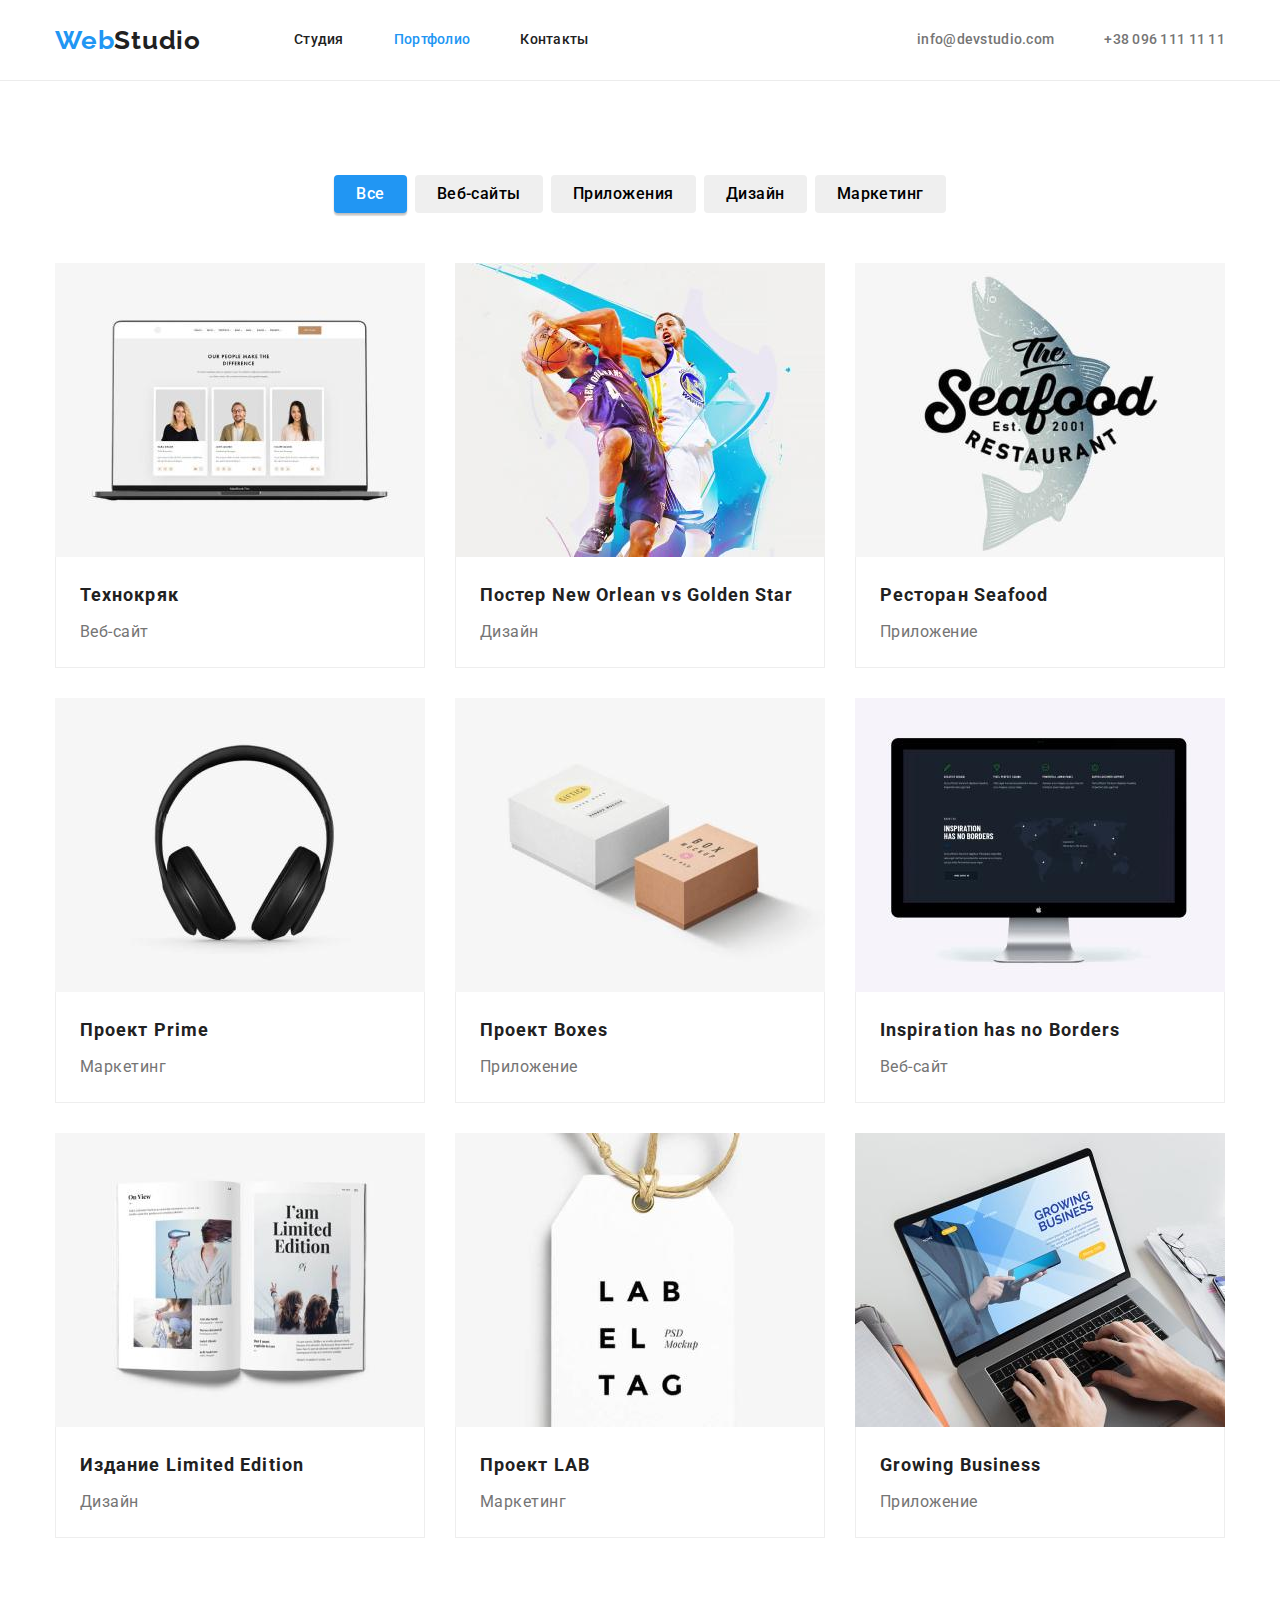
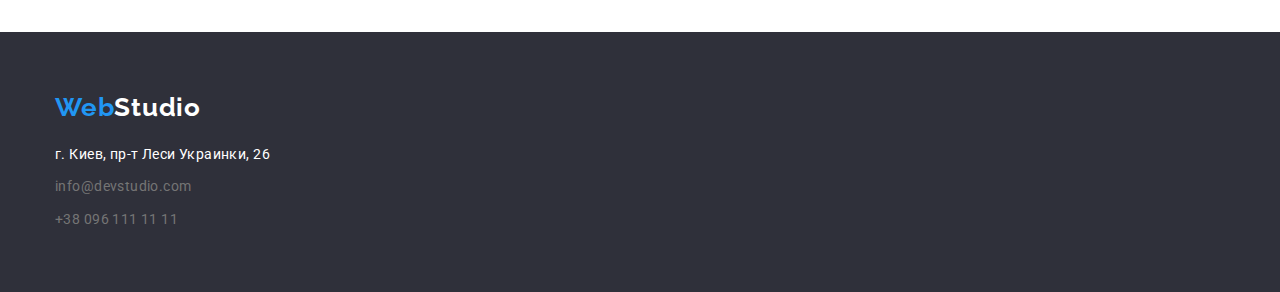
==== portfolio.html @ d539810e "create HW/4 & copy files from HW/3" ====
<!DOCTYPE html>
<html lang="ru">
  <head>
    <meta charset="UTF-8" />
    <meta http-equiv="X-UA-Compatible" content="IE=edge" />
    <meta name="viewport" content="width=device-width, initial-scale=1.0" />
    <title>Портфолио</title>
    <link rel="preconnect" href="https://fonts.googleapis.com" />
    <link rel="preconnect" href="https://fonts.gstatic.com" crossorigin />
    <link
      href="https://fonts.googleapis.com/css2?family=Raleway:wght@700&family=Roboto:wght@400;500;700;900&display=swap"
      rel="stylesheet"
    />
    <link rel="stylesheet" href="./css/modern-normalize.css" />
    <link rel="stylesheet" href="./css/styles.css" />
  </head>
  <body>
    <header class="header">
      <div class="container">
        <nav class="nav">
          <a href="/" lang="en" class="link logo"><span>Web</span>Studio</a>
          <ul class="nav-list list">
            <li class="item">
              <a href="./index.html" class="link">Студия</a>
            </li>
            <li class="item active">
              <a href="./portfolio.html" class="link">Портфолио</a>
            </li>
            <li class="item"><a href="" class="link">Контакты</a></li>
          </ul>
        </nav>
        <ul class="contacts-list list">
          <li class="item">
            <a href="mailto:info@devstudio.com" class="link mail"
              >info@devstudio.com</a
            >
          </li>
          <li class="item">
            <a href="tel:+380961111111" class="link tel">+38 096 111 11 11</a>
          </li>
        </ul>
      </div>
    </header>
    <main class="portfolio">
      <section class="portfolio-section section">
        <div class="container">
          <h1 class="title visually-hidden">Наши работы</h1>
          <ul class="filter list">
            <li class="filter-item">
              <button type="button" class="btn active">Все</button>
            </li>
            <li class="filter-item">
              <button type="button" class="btn">Веб-сайты</button>
            </li>
            <li class="filter-item">
              <button type="button" class="btn">Приложения</button>
            </li>
            <li class="filter-item">
              <button type="button" class="btn">Дизайн</button>
            </li>
            <li class="filter-item">
              <button type="button" class="btn">Маркетинг</button>
            </li>
          </ul>
          <ul class="portfolio-projects-list list">
            <li class="project-item">
              <img
                src="images/portfolio/technocrack.jpg"
                alt="Веб-сайт Технокряк"
                width="370"
              />
              <div class="content">
                <h2 class="title">Технокряк</h2>
                <p class="project-type">Веб-сайт</p>
              </div>
            </li>
            <li class="project-item">
              <img
                src="images/portfolio/new-orlean-vs-golden-star.jpg"
                alt="Дизайн Постер New Orlean vs Golden Star"
                width="370"
              />
              <div class="content">
                <h2 class="title">Постер New Orlean vs Golden Star</h2>
                <p class="project-type">Дизайн</p>
              </div>
            </li>
            <li class="project-item">
              <img
                src="images/portfolio/seafood.jpg"
                alt="Приложение Ресторан Seafood"
                width="370"
              />
              <div class="content">
                <h2 class="title">Ресторан Seafood</h2>
                <p class="project-type">Приложение</p>
              </div>
            </li>
            <li class="project-item">
              <img
                src="images/portfolio/prime.jpg"
                alt="Маркетинг Проект Prime"
                width="370"
              />
              <div class="content">
                <h2 class="title">Проект Prime</h2>
                <p class="project-type">Маркетинг</p>
              </div>
            </li>
            <li class="project-item">
              <img
                src="images/portfolio/boxes.jpg"
                alt="Приложение Проект Boxes"
                width="370"
              />
              <div class="content">
                <h2 class="title">Проект Boxes</h2>
                <p class="project-type">Приложение</p>
              </div>
            </li>
            <li class="project-item">
              <img
                src="images/portfolio/inspiration-has-no-borders.jpg"
                alt="Веб-сайт Inspiration has no Borders"
                width="370"
              />
              <div class="content">
                <h2 class="title">Inspiration has no Borders</h2>
                <p class="project-type">Веб-сайт</p>
              </div>
            </li>
            <li class="project-item">
              <img
                src="images/portfolio/limited-edition.jpg"
                alt="Дизайн Издание Limited Edition"
                width="370"
              />
              <div class="content">
                <h2 class="title">Издание Limited Edition</h2>
                <p class="project-type">Дизайн</p>
              </div>
            </li>
            <li class="project-item">
              <img
                src="images/portfolio/lab.jpg"
                alt="Маркетинг Проект LAB"
                width="370"
              />
              <div class="content">
                <h2 class="title">Проект LAB</h2>
                <p class="project-type">Маркетинг</p>
              </div>
            </li>
            <li class="project-item">
              <img
                src="images/portfolio/growing-business.jpg"
                alt="Приложение Growing Business"
                width="370"
              />
              <div class="content">
                <h2 class="title">Growing Business</h2>
                <p class="project-type">Приложение</p>
              </div>
            </li>
          </ul>
        </div>
      </section>
    </main>
    <footer class="footer">
      <div class="container">
        <a href="/" lang="en" class="link logo"><span>Web</span>Studio</a>
        <address class="address">
          <p class="location">г. Киев, пр-т Леси Украинки, 26</p>
          <ul class="contacts-list list">
            <li class="item">
              <a href="mailto:info@devstudio.com" class="link mail"
                >info@devstudio.com</a
              >
            </li>
            <li class="item">
              <a href="tel:+380961111111" class="link tel">+38 096 111 11 11</a>
            </li>
          </ul>
        </address>
      </div>
    </footer>
  </body>
</html>
---- css/styles.css ----
:root {
  --active-text-color: #2196f3;
  --prime-text-color: #757575;
  --secondary-text-color: #212121;
  --btn-text-color: #ffffff;
  --hero-btn-active-color: #188ce8;
  --prime-background-color: #ffffff;
  --secondary-background-color: #f5f4fa;
  --footer-background-color: #2f303a;
}
body {
  font-family: 'Roboto', sans-serif;
  background-color: var(--prime-background-color);
  color: var(--secondary-text-color);
}
header {
  border-bottom: 1px solid #ececec;
}

.section {
  padding: 94px 0;
}
.container {
  width: 1200px;
  padding-left: 15px;
  padding-right: 15px;
  margin: 0 auto;
}
ul {
  list-style: none;
  padding: 0;
  margin: 0;
}
img {
  display: block;
  max-width: 100%;
  height: auto;
}
.link {
  text-decoration: none;
}
.btn {
  cursor: pointer;
}
.visually-hidden {
  position: absolute;
  white-space: nowrap;
  width: 1px;
  height: 1px;
  overflow: hidden;
  border: 0;
  padding: 0;
  clip: rect(0 0 0 0);
  clip-path: inset(50%);
  margin: -1px;
}
/************header*****************************/
.header > .container,
.nav,
.nav-list,
.contacts-list {
  display: flex;
  align-items: center;
}

.nav,
.nav-list > .item,
.contacts-list > .item {
  align-self: center;
}
.logo {
  font-family: 'Raleway', sans-serif;
  font-style: normal;
  font-weight: 700;
  font-size: 26px;
  line-height: 1.19;
  letter-spacing: 0.03em;
  color: var(--secondary-text-color);
  padding-top: 24px;
  padding-bottom: 24px;
}
.logo span {
  color: var(--active-text-color);
}
.nav-list {
  margin-left: 93px;
}
.nav-list .link,
.contacts-list .link {
  display: block;
  padding-top: 32px;
  padding-bottom: 32px;
  font-family: 'Roboto', sans-serif;
  font-weight: 500;
  font-size: 14px;
  line-height: 1.14;
  letter-spacing: 0.02em;
}
.nav-list > .item:not(:first-child) {
  margin-left: 50px;
}
.nav-list .link {
  color: var(--secondary-text-color);
}
.nav + .contacts-list {
  margin-left: auto;
}
.contacts-list > .item:not(:last-child) {
  margin-right: 50px;
}
.contacts-list .link {
  color: var(--prime-text-color);
}
.nav-list > .active > .link {
  color: var(--active-text-color);
}
.nav-list .link:hover,
.nav-list .link:focus,
.contacts-list .link:hover,
.contacts-list .link:focus {
  color: var(--active-text-color);
}

/*****************main index*******************/
.hero {
  padding: 200px 0;
  text-align: center;
  background-color: var(--footer-background-color);
  color: var(--btn-text-color);
}

.hero-title {
  margin: 0 auto 30px;
  padding: 0 267px;
  font-weight: 900;
  font-size: 44px;
  line-height: 1.36;
  letter-spacing: 0.06em;
  text-transform: uppercase;
}
.hero-btn {
  display: block;
  margin: 0 auto;
  padding: 10px 32px;
  font-family: inherit;
  font-weight: 700;
  font-size: 16px;
  line-height: 1.87;
  box-shadow: 0px 4px 4px rgba(0, 0, 0, 0.15);
  border-radius: 4px;
  border: 0;
  letter-spacing: 0.06em;
  background-color: var(--active-text-color);
  color: var(--btn-text-color);
}
.hero .btn:hover,
.hero .btn:focus {
  background-color: var(--hero-btn-active-color);
}
.features-list {
  display: flex;
  justify-content: space-between;
}
.features-list-item {
  width: 270px;
}
.features-list-item:not(:last-child) {
  margin-right: 30px;
}

.features-list-item .title {
  margin-top: 0;
  margin-bottom: 10px;
  font-weight: 700;
  font-size: 14px;
  line-height: 1.14;
  letter-spacing: 0.03em;
  text-transform: uppercase;
}
.features-list-item .text {
  margin: 0;
  font-size: 14px;
  line-height: 1.71;
  letter-spacing: 0.03em;
  color: var(--prime-text-color);
}

.we-doing .title,
.team .title {
  margin-top: 0;
  margin-bottom: 50px;
  font-weight: 700;
  font-size: 36px;
  line-height: 1.17;
  text-align: center;
  letter-spacing: 0.03em;
}
.section.we-doing {
  padding: 0 0 94px 0;
}
.we-doing-list {
  display: flex;
  justify-content: space-between;
}
.we-doing-list-item:not(:last-child) {
  margin-right: 30px;
}

.team {
  background-color: var(--secondary-background-color);
}
.team-list {
  display: flex;
  justify-content: space-between;
}
.team-list-item {
  width: 270px;
  padding-bottom: 30px;
  background-color: var(--prime-background-color);
  box-shadow: 0px 1px 3px rgba(0, 0, 0, 0.12), 0px 1px 1px rgba(0, 0, 0, 0.14),
    0px 2px 1px rgba(0, 0, 0, 0.2);
  border-radius: 0px 0px 4px 4px;
}
.team-list-item:not(:last-child) {
  margin-right: 30px;
}
.team-list-item > img {
  margin-bottom: 30px;
}
.team-list-item .title {
  margin-bottom: 10px;
  font-weight: 500;
  font-size: 16px;
  line-height: 1.19;
  text-align: center;
  letter-spacing: 0.03em;
}
.team-list-item .position {
  margin: 0 auto;
  font-size: 16px;
  line-height: 1.19;
  text-align: center;
  letter-spacing: 0.03em;
  background-color: var(--prime-background-color);
  color: var(--prime-text-color);
}

/********************main portfolio**********************/
.filter {
  display: flex;
  justify-content: center;
  margin-bottom: 50px;
}
.filter > .filter-item:not(:last-child) {
  margin-right: 8px;
}
.filter .btn {
  font-family: 'Roboto', sans-serif;
  font-style: normal;
  font-weight: 500;
  font-size: 16px;
  line-height: 1.62;
  text-align: center;
  letter-spacing: 0.03em;
  border-radius: 4px;
  border: none;
  padding: 6px 22px;
}
.filter .btn:hover,
.filter .btn:focus,
.btn.active {
  background-color: var(--active-text-color);
  color: var(--btn-text-color);
  box-shadow: 0px 3px 1px rgba(0, 0, 0, 0.1), 0px 1px 2px rgba(0, 0, 0, 0.08),
    0px 2px 2px rgba(0, 0, 0, 0.12);
  border-radius: 4px;
}
.portfolio-projects-list {
  display: flex;
  flex-wrap: wrap;
}
.project-item {
  width: 370px;
  /* width: calc((100% - 60px) / 3); */
  margin-right: 30px;
  margin-bottom: 30px;

  background-color: var(--prime-background-color);
}
.project-item:nth-child(3n) {
  margin-right: 0;
}
.project-item:nth-last-child(-n + 3) {
  margin-bottom: 0;
}

.project-item > .content {
  display: flex;
  flex-direction: column;
  padding: 20px 24px;
  border-right: 1px solid #eeeeee;
  border-bottom: 1px solid #eeeeee;
  border-left: 1px solid #eeeeee;
}
.project-item .title {
  margin-top: 0;
  margin-bottom: 4px;
  font-weight: 700;
  font-size: 18px;
  line-height: 2;
  letter-spacing: 0.06em;
}
.project-item .project-type {
  margin: 0;
  font-size: 16px;
  line-height: 1.87;
  letter-spacing: 0.03em;
  color: var(--prime-text-color);
}
/*************************footer*************************/
.footer {
  padding-top: 60px;
  padding-bottom: 60px;
  background-color: var(--footer-background-color);
}
.footer .container {
  display: flex;
  flex-direction: column;
}

.footer .logo {
  margin-bottom: 20px;
  padding: 0;
  color: var(--btn-text-color);
}
.address {
  font-size: 14px;
  font-style: normal;
  font-weight: normal;
  line-height: 1.71;
  letter-spacing: 0.03em;
}
.location {
  margin-top: 0;
  margin-bottom: 9px;

  color: var(--btn-text-color);
}
.footer .contacts-list {
  display: block;
}
.footer .contacts-list .item:first-child {
  margin: 0 0 9px 0;
}
.footer .contacts-list .link {
  padding: 0;
  font-size: inherit;
  font-style: inherit;
  font-weight: inherit;
  line-height: inherit;
  letter-spacing: inherit;
}
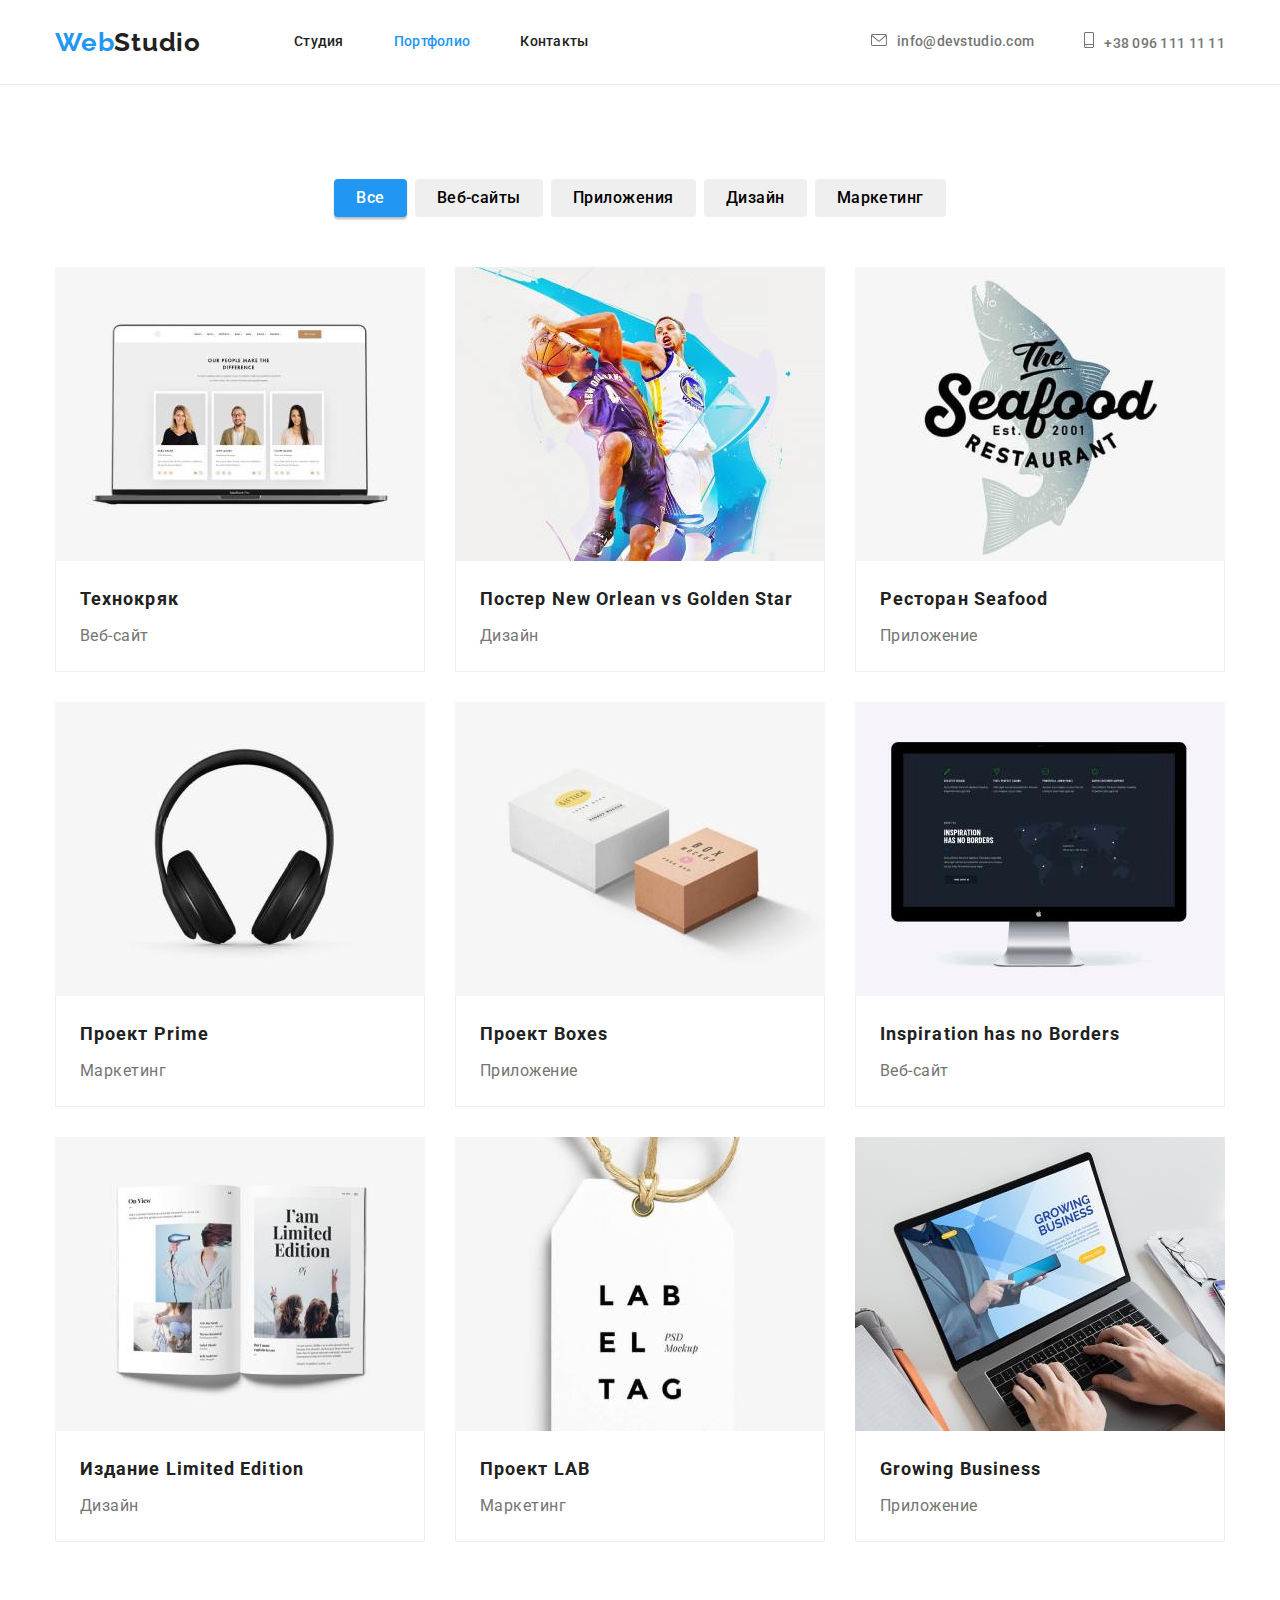
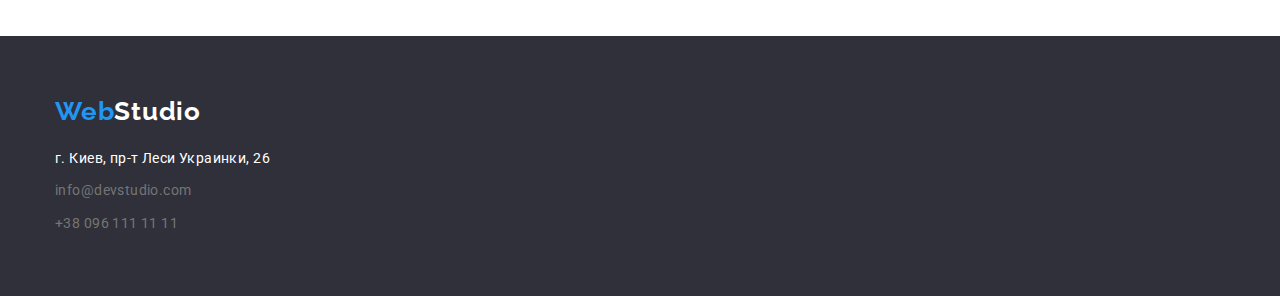
==== commit 0be96b47: "add sprite & hero" ====
--- a/portfolio.html
+++ b/portfolio.html
@@ -31,12 +31,19 @@
         </nav>
         <ul class="contacts-list list">
           <li class="item">
+            
             <a href="mailto:info@devstudio.com" class="link mail"
-              >info@devstudio.com</a
+              ><svg class="icon icon-envelope" width=16 height=12>
+              <use href=./images/icons.svg#icon-envelope></use>
+            </svg>info@devstudio.com</a
             >
           </li>
           <li class="item">
-            <a href="tel:+380961111111" class="link tel">+38 096 111 11 11</a>
+             
+            <a href="tel:+380961111111" class="link tel">
+              <svg class="icon icon-smartphone" width=10 height=16>
+              <use href=./images/icons.svg#icon-smartphone></use>
+            </svg>+38 096 111 11 11</a>
           </li>
         </ul>
       </div>
--- a/css/styles.css
+++ b/css/styles.css
@@ -36,6 +36,7 @@
   max-width: 100%;
   height: auto;
 }
+
 .link {
   text-decoration: none;
 }
@@ -96,6 +97,14 @@
   line-height: 1.14;
   letter-spacing: 0.02em;
 }
+.contacts-list .link {
+  display: flex;
+  align-items: baseline;
+}
+.contacts-list .icon {
+  margin-right: 10px;
+  fill: currentColor;
+}
 .nav-list > .item:not(:first-child) {
   margin-left: 50px;
 }
@@ -123,10 +132,21 @@
 
 /*****************main index*******************/
 .hero {
+  height: 600px;
+  max-width: 1600px;
   padding: 200px 0;
   text-align: center;
-  background-color: var(--footer-background-color);
-  color: var(--btn-text-color);
+  color: var(--btn-text-color);
+  background-image: linear-gradient(
+      rgba(47, 48, 58, 0.4),
+      rgba(47, 48, 58, 0.4)
+    ),
+    url(../images/index/hero-bg.jpg);
+  background-repeat: no-repeat;
+  background-size: cover;
+  background-position: center;
+
+  background-color: #c4c4c4;
 }
 
 .hero-title {
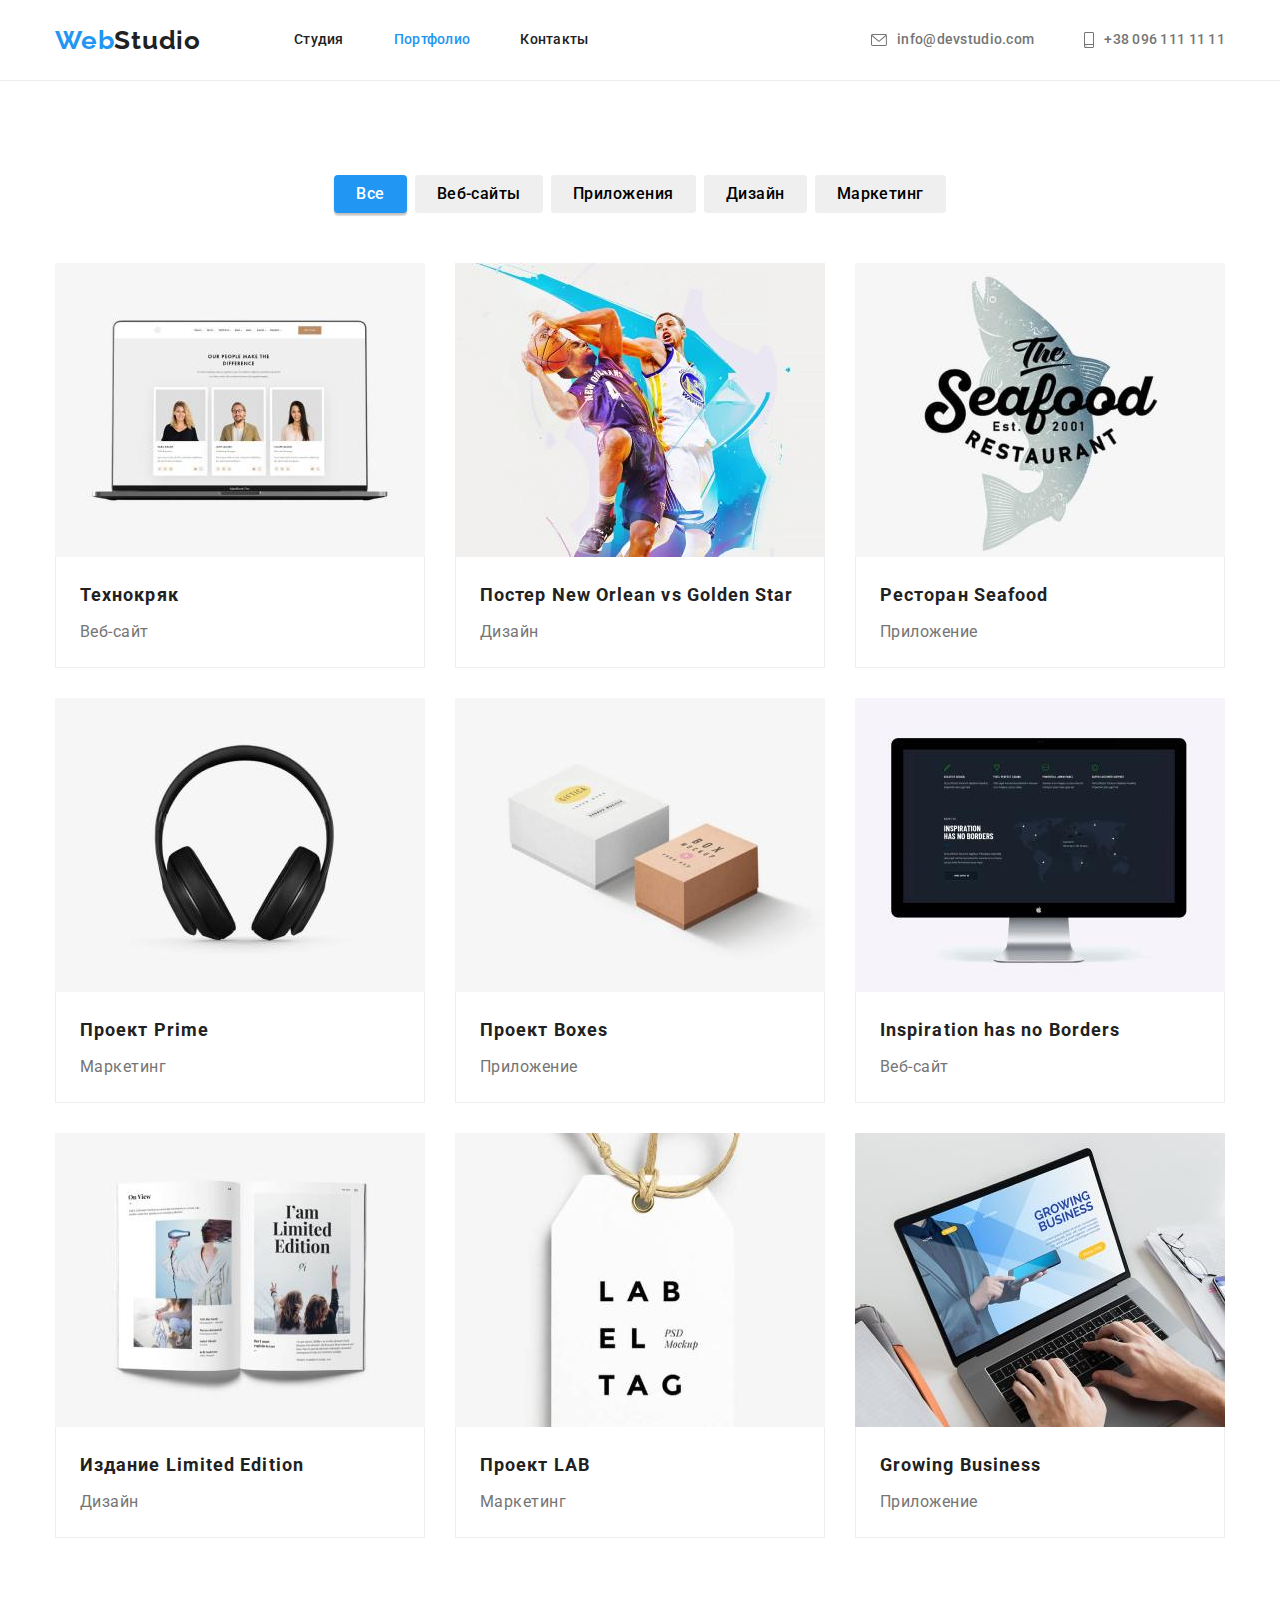
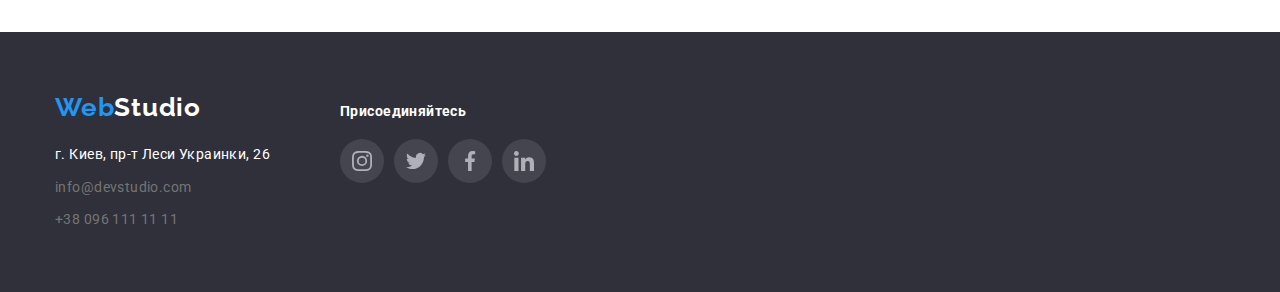
==== commit a09ef18f: "HW4 to checkin" ====
--- a/portfolio.html
+++ b/portfolio.html
@@ -173,22 +173,55 @@
         </div>
       </section>
     </main>
-    <footer class="footer">
+   <footer class="footer">
       <div class="container">
-        <a href="/" lang="en" class="link logo"><span>Web</span>Studio</a>
-        <address class="address">
-          <p class="location">г. Киев, пр-т Леси Украинки, 26</p>
-          <ul class="contacts-list list">
-            <li class="item">
-              <a href="mailto:info@devstudio.com" class="link mail"
-                >info@devstudio.com</a
-              >
-            </li>
-            <li class="item">
-              <a href="tel:+380961111111" class="link tel">+38 096 111 11 11</a>
-            </li>
-          </ul>
-        </address>
+        <div class="address-container">
+          <a href="/" lang="en" class="link logo"><span>Web</span>Studio</a>
+          <address class="address">
+            <p class="location">г. Киев, пр-т Леси Украинки, 26</p>
+            <ul class="contacts-list list">
+              <li class="item">
+                <a href="mailto:info@devstudio.com" class="link mail"
+                  >info@devstudio.com</a
+                >
+              </li>
+              <li class="item">
+                <a href="tel:+380961111111" class="link tel"
+                  >+38 096 111 11 11</a
+                >
+              </li>
+            </ul>
+          </address>
+        </div>
+        <div class="social-container">
+          <p class="title">Присоединяйтесь</p>
+          <ul class="social-list">
+            <li class="social-list-item">
+              <a class="social-link"
+                ><svg class="icon instagram">
+                  <use href="./images/icons.svg#icon-instagram"></use></svg
+              ></a>
+            </li>
+            <li class="social-list-item">
+              <a class="social-link"
+                ><svg class="icon twitter">
+                  <use href="./images/icons.svg#icon-twitter"></use></svg
+              ></a>
+            </li>
+            <li class="social-list-item">
+              <a class="social-link"
+                ><svg class="icon facebook">
+                  <use href="./images/icons.svg#icon-facebook"></use></svg
+              ></a>
+            </li>
+            <li class="social-list-item">
+              <a class="social-link"
+                ><svg class="icon linkedin">
+                  <use href="./images/icons.svg#icon-linkedin"></use></svg
+              ></a>
+            </li>
+          </ul>
+        </div>
       </div>
     </footer>
   </body>
--- a/css/styles.css
+++ b/css/styles.css
@@ -7,6 +7,7 @@
   --prime-background-color: #ffffff;
   --secondary-background-color: #f5f4fa;
   --footer-background-color: #2f303a;
+  --prime-icon-color: #afb1b8;
 }
 body {
   font-family: 'Roboto', sans-serif;
@@ -40,6 +41,7 @@
 .link {
   text-decoration: none;
 }
+a,
 .btn {
   cursor: pointer;
 }
@@ -99,7 +101,7 @@
 }
 .contacts-list .link {
   display: flex;
-  align-items: baseline;
+  align-items: center;
 }
 .contacts-list .icon {
   margin-right: 10px;
@@ -132,6 +134,7 @@
 
 /*****************main index*******************/
 .hero {
+  margin: 0 auto;
   height: 600px;
   max-width: 1600px;
   padding: 200px 0;
@@ -145,7 +148,6 @@
   background-repeat: no-repeat;
   background-size: cover;
   background-position: center;
-
   background-color: #c4c4c4;
 }
 
@@ -187,7 +189,21 @@
 .features-list-item:not(:last-child) {
   margin-right: 30px;
 }
-
+.features-list-item .thumb {
+  display: flex;
+  justify-content: center;
+  align-items: center;
+  height: 120px;
+  width: 100%;
+
+  margin-bottom: 30px;
+  background-color: var(--secondary-background-color);
+  border-radius: 4px;
+}
+.features-list-item .icon {
+  width: 70px;
+  height: 70px;
+}
 .features-list-item .title {
   margin-top: 0;
   margin-bottom: 10px;
@@ -206,7 +222,8 @@
 }
 
 .we-doing .title,
-.team .title {
+.team .title,
+.partners .title {
   margin-top: 0;
   margin-bottom: 50px;
   font-weight: 700;
@@ -256,7 +273,7 @@
   letter-spacing: 0.03em;
 }
 .team-list-item .position {
-  margin: 0 auto;
+  margin: 0 auto 16px;
   font-size: 16px;
   line-height: 1.19;
   text-align: center;
@@ -264,14 +281,48 @@
   background-color: var(--prime-background-color);
   color: var(--prime-text-color);
 }
-
+.social-list {
+  display: flex;
+  justify-content: center;
+}
+.social-list-item {
+  margin-right: 10px;
+  width: 44px;
+  height: 44px;
+}
+.social-list-item:last-child {
+  margin-right: 0;
+}
+.social-link {
+  fill: var(--prime-icon-color);
+  display: flex;
+  justify-content: center;
+  align-items: center;
+  border-radius: 50%;
+  width: 100%;
+  height: 100%;
+}
+.social-link:hover,
+.social-link:focus {
+  background-color: var(--active-text-color);
+  fill: #ffffff;
+  cursor: pointer;
+}
+.social-list .icon {
+  width: 20px;
+  height: 20px;
+}
 /********************main portfolio**********************/
 .filter {
   display: flex;
   justify-content: center;
   margin-bottom: 50px;
 }
-.filter > .filter-item:not(:last-child) {
+.filter-item {
+  background-color: var(--secondary-background-color);
+  border-radius: 4px;
+}
+.filter-item:not(:last-child) {
   margin-right: 8px;
 }
 .filter .btn {
@@ -304,8 +355,13 @@
   /* width: calc((100% - 60px) / 3); */
   margin-right: 30px;
   margin-bottom: 30px;
-
   background-color: var(--prime-background-color);
+  /* border: 1px solid #eeeeee;                                вместо border в .project-item > .content */
+}
+.project-item:hover,
+.project-item:focus {
+  box-shadow: 0px 1px 1px rgba(0, 0, 0, 0.12), 0px 4px 4px rgba(0, 0, 0, 0.06),
+    1px 4px 6px rgba(0, 0, 0, 0.16);
 }
 .project-item:nth-child(3n) {
   margin-right: 0;
@@ -337,6 +393,40 @@
   letter-spacing: 0.03em;
   color: var(--prime-text-color);
 }
+.partners-list {
+  display: flex;
+  justify-content: center;
+}
+
+.partners-list-item {
+  margin-right: 30px;
+  width: 170px;
+  height: 92px;
+  border: 1px solid var(--prime-icon-color);
+  box-sizing: border-box;
+  border-radius: 4px;
+}
+.partners-list-item:last-child {
+  margin-right: 0;
+}
+.partner-link {
+  fill: var(--prime-icon-color);
+  display: flex;
+  justify-content: center;
+  align-items: center;
+  width: 100%;
+  height: 100%;
+}
+.partner-link:hover,
+.partner-link:focus {
+  border: 1px solid var(--active-text-color);
+  fill: var(--active-text-color);
+  cursor: pointer;
+}
+.partners-list-item .icon {
+  width: 106px;
+  height: 60px;
+}
 /*************************footer*************************/
 .footer {
   padding-top: 60px;
@@ -345,9 +435,35 @@
 }
 .footer .container {
   display: flex;
+  align-items: baseline;
+}
+.footer .address-container {
+  display: flex;
   flex-direction: column;
-}
-
+  margin-right: 70px;
+}
+.footer .social-container {
+  display: flex;
+  flex-direction: column;
+}
+.social-container .title {
+  margin-top: 0;
+  margin-bottom: 20px;
+  font-weight: 700;
+  font-size: 14px;
+  line-height: 1.17;
+  letter-spacing: 0.03em;
+  color: #ffffff;
+}
+.footer .social-link {
+  background-color: rgba(255, 255, 255, 0.1);
+}
+.footer .social-link:hover,
+.footer .social-link:focus {
+  background-color: var(--active-text-color);
+  fill: #ffffff;
+  cursor: pointer;
+}
 .footer .logo {
   margin-bottom: 20px;
   padding: 0;
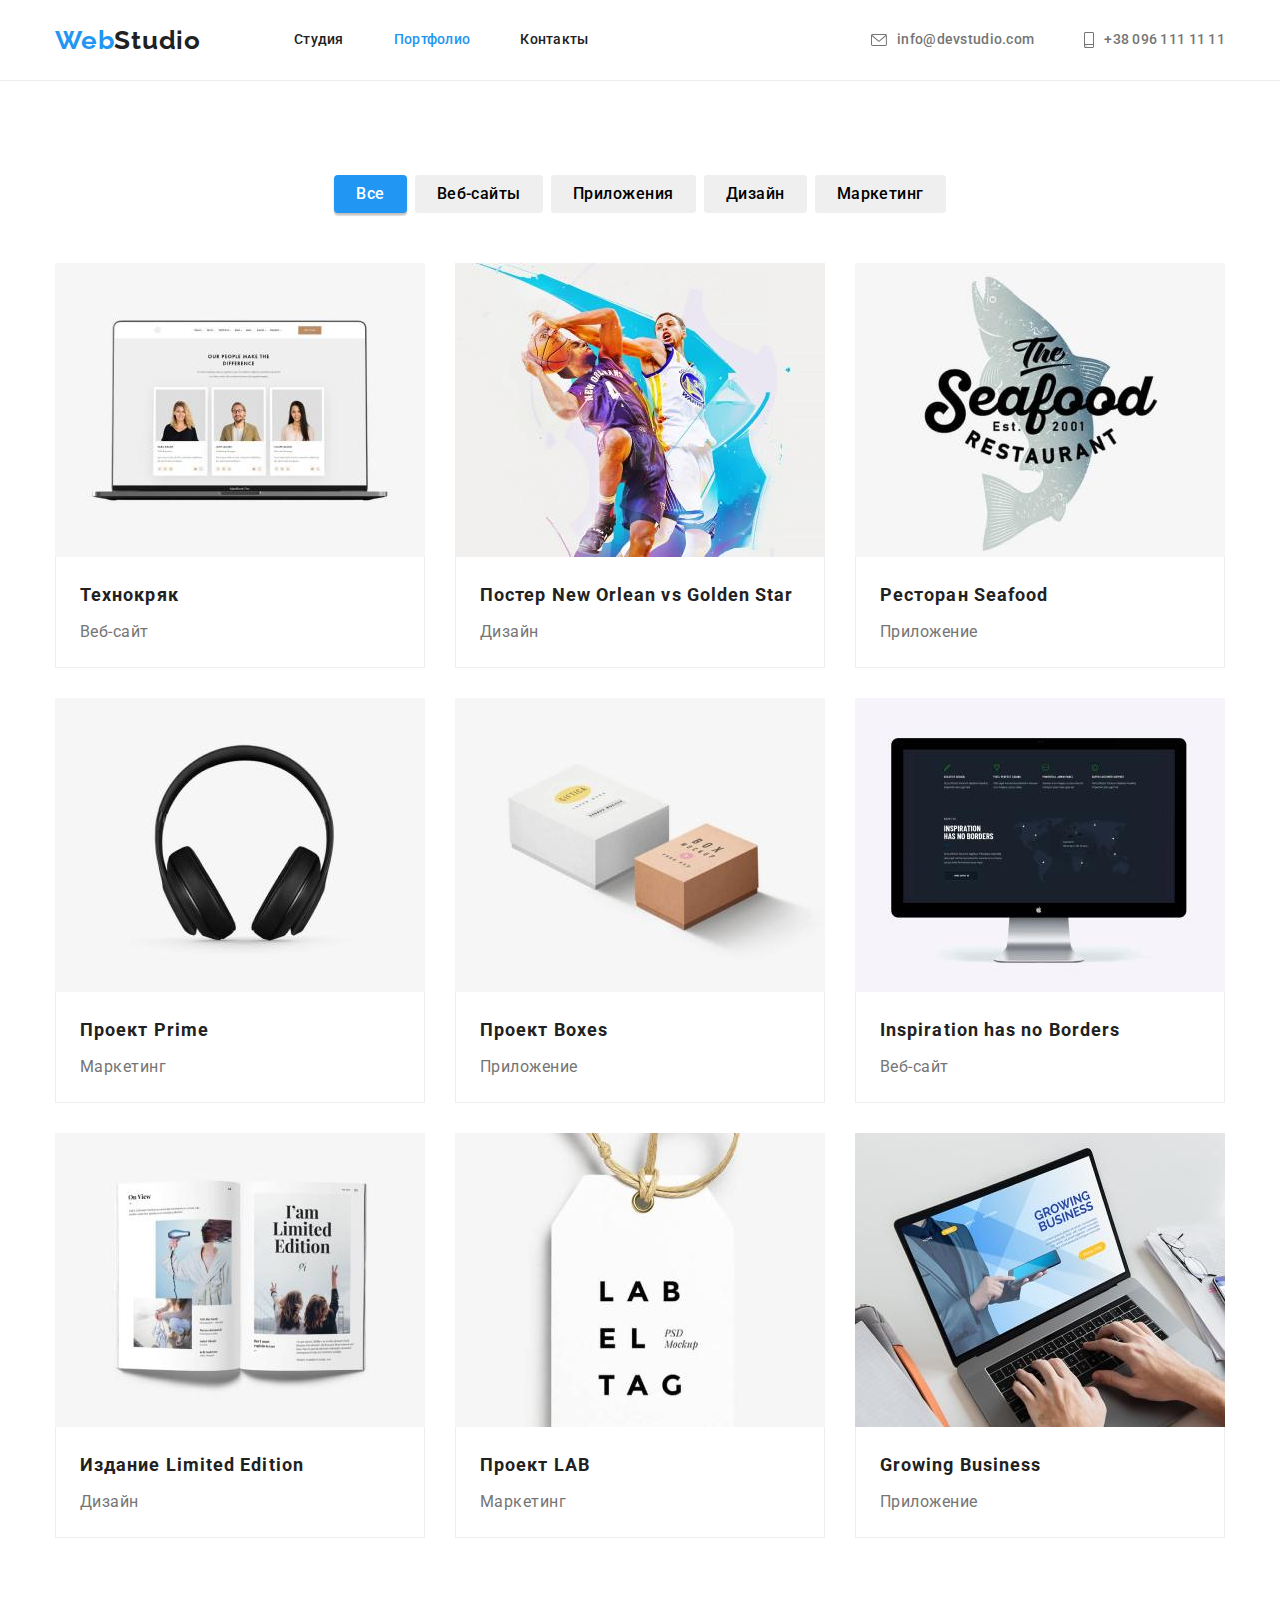
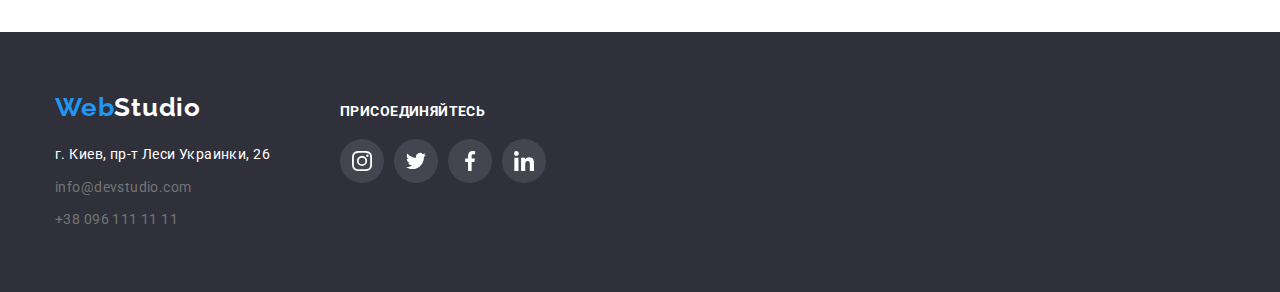
==== commit 66206b6b: "fixed after check" ====
--- a/portfolio.html
+++ b/portfolio.html
@@ -71,7 +71,7 @@
           </ul>
           <ul class="portfolio-projects-list list">
             <li class="project-item">
-              <img
+              <a class="wrap-link" href=""><img
                 src="images/portfolio/technocrack.jpg"
                 alt="Веб-сайт Технокряк"
                 width="370"
@@ -80,9 +80,9 @@
                 <h2 class="title">Технокряк</h2>
                 <p class="project-type">Веб-сайт</p>
               </div>
-            </li>
-            <li class="project-item">
-              <img
+            </a></li>
+            <li class="project-item">
+              <a class="wrap-link" href=""><img
                 src="images/portfolio/new-orlean-vs-golden-star.jpg"
                 alt="Дизайн Постер New Orlean vs Golden Star"
                 width="370"
@@ -91,9 +91,9 @@
                 <h2 class="title">Постер New Orlean vs Golden Star</h2>
                 <p class="project-type">Дизайн</p>
               </div>
-            </li>
-            <li class="project-item">
-              <img
+            </a></li>
+            <li class="project-item">
+              <a class="wrap-link" href=""><img
                 src="images/portfolio/seafood.jpg"
                 alt="Приложение Ресторан Seafood"
                 width="370"
@@ -102,9 +102,9 @@
                 <h2 class="title">Ресторан Seafood</h2>
                 <p class="project-type">Приложение</p>
               </div>
-            </li>
-            <li class="project-item">
-              <img
+            </a></li>
+            <li class="project-item">
+              <a class="wrap-link" href=""><img
                 src="images/portfolio/prime.jpg"
                 alt="Маркетинг Проект Prime"
                 width="370"
@@ -113,9 +113,9 @@
                 <h2 class="title">Проект Prime</h2>
                 <p class="project-type">Маркетинг</p>
               </div>
-            </li>
-            <li class="project-item">
-              <img
+            </a></li>
+            <li class="project-item">
+              <a class="wrap-link" href=""><img
                 src="images/portfolio/boxes.jpg"
                 alt="Приложение Проект Boxes"
                 width="370"
@@ -124,9 +124,9 @@
                 <h2 class="title">Проект Boxes</h2>
                 <p class="project-type">Приложение</p>
               </div>
-            </li>
-            <li class="project-item">
-              <img
+            </a></li>
+            <li class="project-item">
+              <a class="wrap-link" href=""><img
                 src="images/portfolio/inspiration-has-no-borders.jpg"
                 alt="Веб-сайт Inspiration has no Borders"
                 width="370"
@@ -135,9 +135,9 @@
                 <h2 class="title">Inspiration has no Borders</h2>
                 <p class="project-type">Веб-сайт</p>
               </div>
-            </li>
-            <li class="project-item">
-              <img
+            </a></li>
+            <li class="project-item">
+              <a class="wrap-link" href=""><img
                 src="images/portfolio/limited-edition.jpg"
                 alt="Дизайн Издание Limited Edition"
                 width="370"
@@ -146,9 +146,9 @@
                 <h2 class="title">Издание Limited Edition</h2>
                 <p class="project-type">Дизайн</p>
               </div>
-            </li>
-            <li class="project-item">
-              <img
+            </a></li>
+            <li class="project-item">
+              <a class="wrap-link" href=""><img
                 src="images/portfolio/lab.jpg"
                 alt="Маркетинг Проект LAB"
                 width="370"
@@ -157,9 +157,9 @@
                 <h2 class="title">Проект LAB</h2>
                 <p class="project-type">Маркетинг</p>
               </div>
-            </li>
-            <li class="project-item">
-              <img
+            </a></li>
+            <li class="project-item">
+              <a class="wrap-link" href=""><img
                 src="images/portfolio/growing-business.jpg"
                 alt="Приложение Growing Business"
                 width="370"
@@ -168,7 +168,7 @@
                 <h2 class="title">Growing Business</h2>
                 <p class="project-type">Приложение</p>
               </div>
-            </li>
+            </a></li>
           </ul>
         </div>
       </section>
--- a/css/styles.css
+++ b/css/styles.css
@@ -152,8 +152,9 @@
 }
 
 .hero-title {
+  width: 696px;
   margin: 0 auto 30px;
-  padding: 0 267px;
+
   font-weight: 900;
   font-size: 44px;
   line-height: 1.36;
@@ -358,8 +359,8 @@
   background-color: var(--prime-background-color);
   /* border: 1px solid #eeeeee;                                вместо border в .project-item > .content */
 }
-.project-item:hover,
-.project-item:focus {
+.project-item .wrap-link:hover,
+.project-item .wrap-link:focus {
   box-shadow: 0px 1px 1px rgba(0, 0, 0, 0.12), 0px 4px 4px rgba(0, 0, 0, 0.06),
     1px 4px 6px rgba(0, 0, 0, 0.16);
 }
@@ -369,8 +370,12 @@
 .project-item:nth-last-child(-n + 3) {
   margin-bottom: 0;
 }
-
-.project-item > .content {
+.project-item .wrap-link {
+  display: block;
+
+  text-decoration: none;
+}
+.project-item .content {
   display: flex;
   flex-direction: column;
   padding: 20px 24px;
@@ -385,6 +390,7 @@
   font-size: 18px;
   line-height: 2;
   letter-spacing: 0.06em;
+  color: var(--secondary-text-color);
 }
 .project-item .project-type {
   margin: 0;
@@ -402,14 +408,14 @@
   margin-right: 30px;
   width: 170px;
   height: 92px;
+}
+.partners-list-item:last-child {
+  margin-right: 0;
+}
+.partner-link {
   border: 1px solid var(--prime-icon-color);
   box-sizing: border-box;
   border-radius: 4px;
-}
-.partners-list-item:last-child {
-  margin-right: 0;
-}
-.partner-link {
   fill: var(--prime-icon-color);
   display: flex;
   justify-content: center;
@@ -419,10 +425,11 @@
 }
 .partner-link:hover,
 .partner-link:focus {
+  fill: var(--active-text-color);
   border: 1px solid var(--active-text-color);
-  fill: var(--active-text-color);
   cursor: pointer;
 }
+
 .partners-list-item .icon {
   width: 106px;
   height: 60px;
@@ -447,6 +454,7 @@
   flex-direction: column;
 }
 .social-container .title {
+  text-transform: uppercase;
   margin-top: 0;
   margin-bottom: 20px;
   font-weight: 700;
@@ -457,6 +465,7 @@
 }
 .footer .social-link {
   background-color: rgba(255, 255, 255, 0.1);
+  fill: #ffffff;
 }
 .footer .social-link:hover,
 .footer .social-link:focus {
@@ -490,9 +499,7 @@
 }
 .footer .contacts-list .link {
   padding: 0;
-  font-size: inherit;
-  font-style: inherit;
   font-weight: inherit;
-  line-height: inherit;
-  letter-spacing: inherit;
-}
+  line-height: 1.71;
+  letter-spacing: 0.03em;
+}
